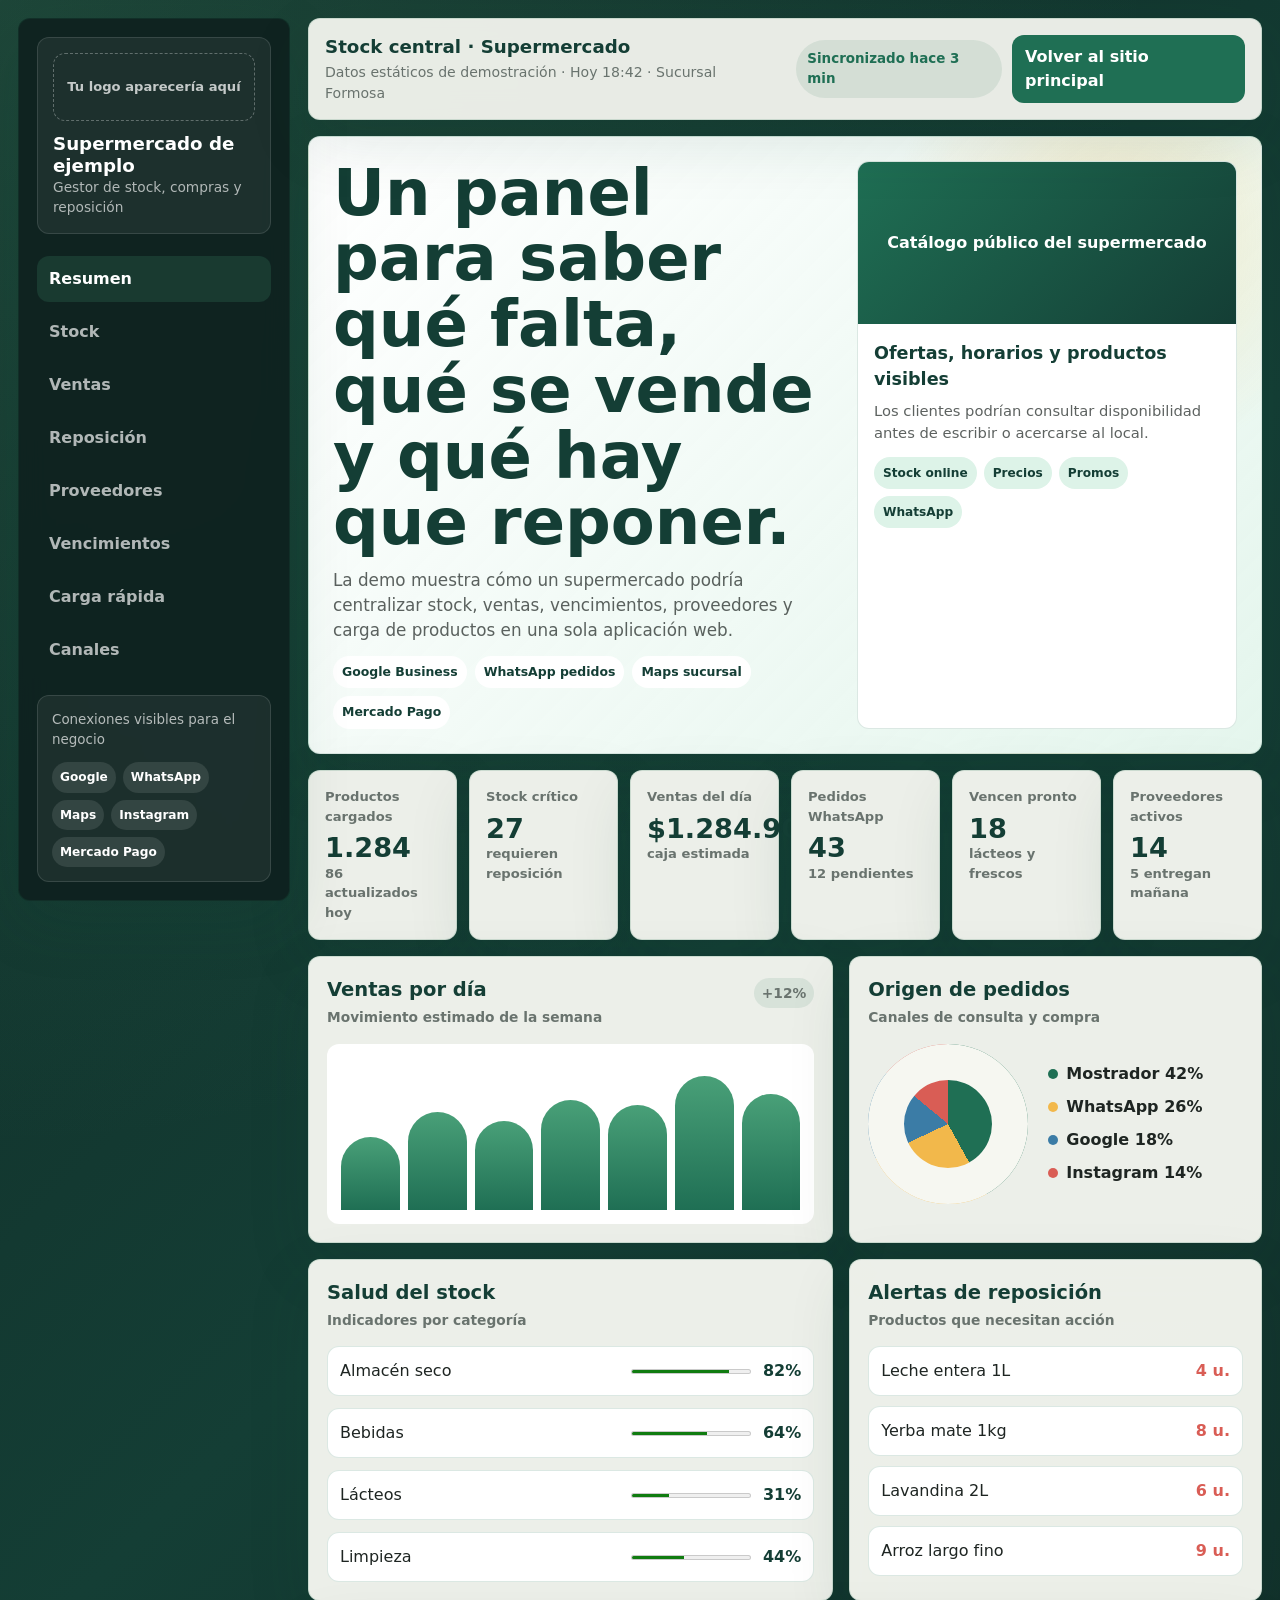
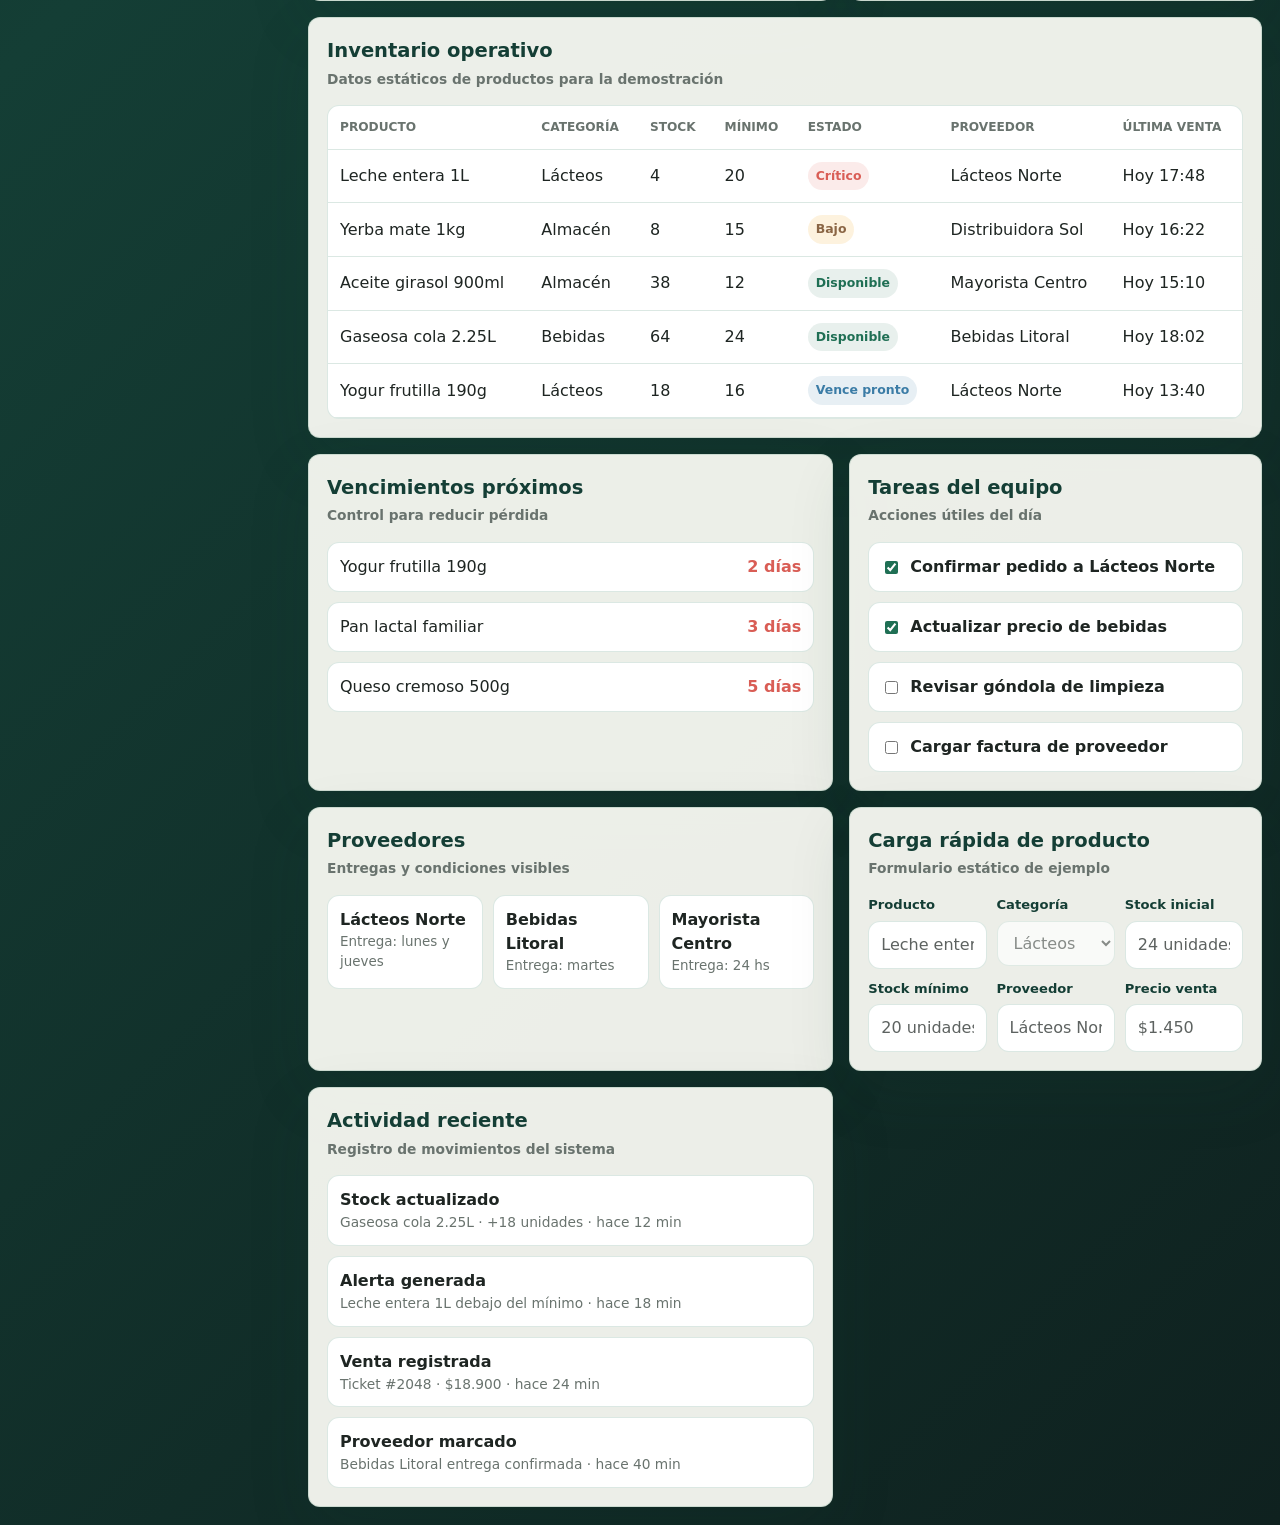
==== demo.html @ 91e5b0d8 "Primera version del sitio profesional" ====
<!doctype html>
<html lang="es-AR">
  <head>
    <meta charset="utf-8">
    <meta name="viewport" content="width=device-width, initial-scale=1">
    <title>Demo | Gestor de stock para supermercado</title>
    <meta name="description" content="Demo estática de una aplicación web para gestionar stock, compras, ventas y alertas de un supermercado.">
    <link rel="icon" href="img/logo.png">
    <style>
      :root {
        --market: #1F6F54;
        --market-dark: #143E35;
        --leaf: #49A078;
        --mint: #DDF3E8;
        --amber: #F2B84B;
        --orange: #D9893D;
        --red: #D95D55;
        --blue: #3B7CA6;
        --paper: #F6F7F1;
        --white: #FFFFFF;
        --ink: #1E2522;
        --muted: #69736E;
        --line: rgba(31, 111, 84, 0.16);
        --shadow: 0 22px 64px rgba(20, 62, 53, 0.12);
        --radius: 12px;
      }

      * {
        box-sizing: border-box;
      }

      html {
        scroll-behavior: smooth;
      }

      body {
        margin: 0;
        color: var(--ink);
        background:
          radial-gradient(circle at top left, rgba(73, 160, 120, 0.24), transparent 34%),
          linear-gradient(135deg, #102A25 0%, #143E35 38%, #0F211F 100%);
        font-family: Inter, ui-sans-serif, system-ui, -apple-system, BlinkMacSystemFont, "Segoe UI", sans-serif;
        line-height: 1.5;
      }

      a {
        color: inherit;
        text-decoration: none;
      }

      button,
      input,
      select {
        font: inherit;
      }

      .app {
        display: grid;
        grid-template-columns: 272px minmax(0, 1fr);
        gap: 18px;
        min-height: 100vh;
        padding: 18px;
      }

      .sidebar,
      .topbar,
      .hero,
      .card,
      .metric {
        border: 1px solid var(--line);
        border-radius: var(--radius);
        box-shadow: var(--shadow);
      }

      .sidebar {
        position: sticky;
        top: 18px;
        align-self: start;
        display: flex;
        flex-direction: column;
        min-height: calc(100vh - 36px);
        padding: 18px;
        color: var(--white);
        background: rgba(15, 33, 31, 0.92);
        backdrop-filter: blur(14px);
      }

      .brand {
        display: grid;
        gap: 12px;
        padding: 15px;
        border: 1px solid rgba(255, 255, 255, 0.12);
        border-radius: var(--radius);
        background: rgba(255, 255, 255, 0.06);
      }

      .brand-logo {
        display: grid;
        place-items: center;
        min-height: 68px;
        border: 1px dashed rgba(255, 255, 255, 0.3);
        border-radius: var(--radius);
        color: rgba(255, 255, 255, 0.74);
        font-size: 0.82rem;
        font-weight: 900;
      }

      .brand strong,
      .brand span {
        display: block;
      }

      .brand strong {
        font-size: 1.14rem;
        line-height: 1.2;
      }

      .brand span {
        color: rgba(255, 255, 255, 0.66);
        font-size: 0.86rem;
      }

      .side-nav {
        display: grid;
        gap: 7px;
        margin: 22px 0;
      }

      .side-nav a {
        padding: 11px 12px;
        border-radius: var(--radius);
        color: rgba(255, 255, 255, 0.68);
        font-weight: 850;
      }

      .side-nav a.is-active,
      .side-nav a:hover {
        color: var(--white);
        background: rgba(73, 160, 120, 0.18);
      }

      .channel-box {
        display: grid;
        gap: 8px;
        margin-top: auto;
        padding: 14px;
        border: 1px solid rgba(255, 255, 255, 0.12);
        border-radius: var(--radius);
        background: rgba(255, 255, 255, 0.06);
      }

      .channel-box p {
        margin: 0 0 4px;
        color: rgba(255, 255, 255, 0.68);
        font-size: 0.84rem;
      }

      .channel-tags {
        display: flex;
        flex-wrap: wrap;
        gap: 7px;
      }

      .channel-tags span {
        padding: 6px 8px;
        border-radius: 999px;
        color: var(--white);
        background: rgba(255, 255, 255, 0.1);
        font-size: 0.76rem;
        font-weight: 900;
      }

      .workspace {
        display: grid;
        gap: 16px;
        min-width: 0;
      }

      .topbar {
        position: sticky;
        top: 18px;
        z-index: 10;
        display: flex;
        align-items: center;
        justify-content: space-between;
        gap: 18px;
        padding: 14px 16px;
        background: rgba(246, 247, 241, 0.94);
        backdrop-filter: blur(14px);
      }

      .topbar h1 {
        margin: 0;
        color: var(--market-dark);
        font-size: 1.14rem;
      }

      .topbar p {
        margin: 2px 0 0;
        color: var(--muted);
        font-size: 0.88rem;
      }

      .topbar-actions {
        display: flex;
        align-items: center;
        gap: 10px;
      }

      .sync-pill {
        padding: 9px 11px;
        border-radius: 999px;
        color: var(--market);
        background: rgba(31, 111, 84, 0.1);
        font-size: 0.84rem;
        font-weight: 900;
      }

      .back-button {
        display: inline-flex;
        align-items: center;
        justify-content: center;
        min-height: 42px;
        padding: 10px 13px;
        border-radius: var(--radius);
        color: var(--white);
        background: var(--market);
        font-weight: 900;
        transition: background 180ms ease, transform 180ms ease, box-shadow 180ms ease;
      }

      .back-button:hover,
      .back-button:focus-visible {
        background: var(--market-dark);
        transform: translateY(-2px);
        box-shadow: 0 16px 34px rgba(20, 62, 53, 0.22);
      }

      .hero {
        display: grid;
        grid-template-columns: minmax(0, 1fr) 380px;
        gap: 22px;
        padding: 24px;
        overflow: hidden;
        background:
          radial-gradient(circle at 85% 16%, rgba(242, 184, 75, 0.26), transparent 24%),
          linear-gradient(135deg, rgba(255, 255, 255, 0.98), rgba(221, 243, 232, 0.78)),
          var(--white);
      }

      .hero h2 {
        max-width: 760px;
        margin: 0 0 12px;
        color: var(--market-dark);
        font-size: clamp(2.3rem, 5vw, 4.8rem);
        line-height: 1.03;
      }

      .hero p {
        max-width: 650px;
        margin: 0;
        color: rgba(30, 37, 34, 0.72);
        font-size: 1.05rem;
      }

      .store-card {
        overflow: hidden;
        border: 1px solid var(--line);
        border-radius: var(--radius);
        background: var(--white);
      }

      .store-card__media {
        display: grid;
        place-items: center;
        min-height: 162px;
        padding: 20px;
        color: var(--white);
        background: linear-gradient(135deg, var(--market), var(--market-dark));
        text-align: center;
        font-weight: 900;
      }

      .store-card__body {
        padding: 16px;
      }

      .store-card__body strong {
        display: block;
        color: var(--market-dark);
        font-size: 1.1rem;
      }

      .store-card__body p {
        margin: 8px 0 12px;
        font-size: 0.92rem;
      }

      .store-tags {
        display: flex;
        flex-wrap: wrap;
        gap: 7px;
      }

      .store-tags span {
        padding: 7px 9px;
        border-radius: 999px;
        color: var(--market-dark);
        background: var(--mint);
        font-size: 0.76rem;
        font-weight: 900;
      }

      .metrics {
        display: grid;
        grid-template-columns: repeat(6, minmax(0, 1fr));
        gap: 12px;
      }

      .metric,
      .card {
        background: rgba(246, 247, 241, 0.96);
      }

      .metric {
        min-width: 0;
        padding: 16px;
      }

      .metric span,
      .metric small {
        display: block;
        color: var(--muted);
        font-size: 0.82rem;
        font-weight: 800;
      }

      .metric strong {
        display: block;
        margin: 8px 0 2px;
        color: var(--market-dark);
        font-size: 1.7rem;
        line-height: 1;
      }

      .grid {
        display: grid;
        grid-template-columns: 1.12fr 0.88fr;
        gap: 16px;
      }

      .card {
        min-width: 0;
        padding: 18px;
      }

      .card--wide {
        grid-column: 1 / -1;
      }

      .card-head {
        display: flex;
        justify-content: space-between;
        gap: 16px;
        align-items: flex-start;
        margin-bottom: 16px;
      }

      .card h3 {
        margin: 0;
        color: var(--market-dark);
        font-size: 1.22rem;
      }

      .card-head span {
        display: block;
        margin-top: 3px;
        color: var(--muted);
        font-size: 0.86rem;
        font-weight: 750;
      }

      .bars {
        display: grid;
        grid-template-columns: repeat(7, 1fr);
        align-items: end;
        gap: 8px;
        height: 180px;
        padding: 14px;
        border-radius: var(--radius);
        background: var(--white);
      }

      .bars i {
        display: block;
        height: var(--h);
        border-radius: 999px 999px 4px 4px;
        background: linear-gradient(180deg, var(--leaf), var(--market));
      }

      .stock-health {
        display: grid;
        gap: 12px;
      }

      .stock-health p {
        display: grid;
        grid-template-columns: minmax(0, 1fr) 120px auto;
        gap: 12px;
        align-items: center;
        margin: 0;
        padding: 12px;
        border: 1px solid var(--line);
        border-radius: var(--radius);
        background: var(--white);
      }

      .stock-health strong {
        color: var(--market-dark);
        white-space: nowrap;
      }

      meter {
        width: 100%;
        height: 10px;
      }

      .alert-list,
      .task-list,
      .activity-list {
        display: grid;
        gap: 10px;
      }

      .alert-list p,
      .task-list label,
      .activity-list li {
        margin: 0;
        padding: 12px;
        border: 1px solid var(--line);
        border-radius: var(--radius);
        background: var(--white);
      }

      .alert-list p {
        display: flex;
        justify-content: space-between;
        gap: 12px;
      }

      .alert-list strong {
        color: var(--red);
      }

      .task-list label {
        display: flex;
        align-items: center;
        gap: 9px;
        font-weight: 800;
      }

      .task-list input {
        accent-color: var(--market);
      }

      .activity-list {
        padding: 0;
        margin: 0;
        list-style: none;
      }

      .activity-list strong,
      .activity-list span {
        display: block;
      }

      .activity-list span {
        color: var(--muted);
        font-size: 0.86rem;
      }

      .data-table {
        width: 100%;
        min-width: 760px;
        border-collapse: collapse;
      }

      .table-scroll {
        overflow-x: auto;
        border: 1px solid var(--line);
        border-radius: var(--radius);
        background: var(--white);
      }

      .data-table th,
      .data-table td {
        padding: 12px;
        border-bottom: 1px solid var(--line);
        text-align: left;
        vertical-align: middle;
      }

      .data-table th {
        color: var(--muted);
        font-size: 0.76rem;
        text-transform: uppercase;
      }

      .badge {
        display: inline-flex;
        width: fit-content;
        padding: 5px 8px;
        border-radius: 999px;
        color: var(--market);
        background: rgba(31, 111, 84, 0.1);
        font-size: 0.78rem;
        font-weight: 900;
        white-space: nowrap;
      }

      .badge.warn {
        color: #8A6544;
        background: rgba(242, 184, 75, 0.18);
      }

      .badge.danger {
        color: var(--red);
        background: rgba(217, 93, 85, 0.12);
      }

      .badge.blue {
        color: var(--blue);
        background: rgba(59, 124, 166, 0.12);
      }

      .donut-wrap {
        display: grid;
        grid-template-columns: 160px minmax(0, 1fr);
        gap: 20px;
        align-items: center;
      }

      .donut {
        width: 160px;
        height: 160px;
        border-radius: 50%;
        background: conic-gradient(var(--market) 0 42%, var(--amber) 42% 68%, var(--blue) 68% 86%, var(--red) 86% 100%);
        box-shadow: inset 0 0 0 36px var(--paper);
      }

      .legend {
        display: grid;
        gap: 9px;
        padding: 0;
        margin: 0;
        list-style: none;
      }

      .legend li {
        display: flex;
        align-items: center;
        gap: 8px;
        font-weight: 800;
      }

      .legend i {
        width: 10px;
        height: 10px;
        border-radius: 50%;
        background: var(--market);
      }

      .legend li:nth-child(2) i { background: var(--amber); }
      .legend li:nth-child(3) i { background: var(--blue); }
      .legend li:nth-child(4) i { background: var(--red); }

      .supplier-grid {
        display: grid;
        grid-template-columns: repeat(3, minmax(0, 1fr));
        gap: 10px;
      }

      .supplier-grid article {
        padding: 12px;
        border: 1px solid var(--line);
        border-radius: var(--radius);
        background: var(--white);
      }

      .supplier-grid strong,
      .supplier-grid span {
        display: block;
      }

      .supplier-grid span {
        color: var(--muted);
        font-size: 0.84rem;
      }

      .mini-form {
        display: grid;
        grid-template-columns: repeat(3, minmax(0, 1fr));
        gap: 10px;
      }

      .mini-form label {
        display: block;
      }

      .mini-form span {
        display: block;
        margin-bottom: 6px;
        color: var(--market-dark);
        font-size: 0.82rem;
        font-weight: 900;
      }

      .mini-form input,
      .mini-form select {
        width: 100%;
        border: 1px solid var(--line);
        border-radius: var(--radius);
        padding: 11px 12px;
        color: rgba(30, 37, 34, 0.72);
        background: var(--white);
      }

      .logo-strip {
        display: flex;
        flex-wrap: wrap;
        gap: 8px;
        margin-top: 12px;
      }

      .logo-strip span {
        padding: 7px 9px;
        border-radius: 999px;
        background: var(--white);
        color: var(--market-dark);
        font-size: 0.78rem;
        font-weight: 900;
      }

      @media (max-width: 1180px) {
        .app {
          grid-template-columns: 1fr;
        }

        .sidebar {
          position: static;
          min-height: auto;
        }

        .side-nav {
          grid-template-columns: repeat(4, minmax(0, 1fr));
        }

        .hero,
        .grid {
          grid-template-columns: 1fr;
        }

        .metrics {
          grid-template-columns: repeat(3, minmax(0, 1fr));
        }
      }

      @media (max-width: 720px) {
        .app {
          padding: 10px;
        }

        .topbar,
        .card-head,
        .donut-wrap {
          align-items: stretch;
          grid-template-columns: 1fr;
          flex-direction: column;
        }

        .topbar-actions {
          align-items: stretch;
          flex-direction: column;
        }

        .side-nav,
        .metrics,
        .supplier-grid,
        .mini-form {
          grid-template-columns: 1fr;
        }

        .stock-health p {
          grid-template-columns: 1fr;
        }

        .hero h2 {
          font-size: 2.5rem;
        }
      }
    </style>
  </head>
  <body>
    <div class="app">
      <aside class="sidebar">
        <div class="brand">
          <div class="brand-logo">Tu logo aparecería aquí</div>
          <div>
            <strong>Supermercado de ejemplo</strong>
            <span>Gestor de stock, compras y reposición</span>
          </div>
        </div>

        <nav class="side-nav">
          <a class="is-active" href="#resumen">Resumen</a>
          <a href="#stock">Stock</a>
          <a href="#ventas">Ventas</a>
          <a href="#reposicion">Reposición</a>
          <a href="#proveedores">Proveedores</a>
          <a href="#vencimientos">Vencimientos</a>
          <a href="#carga">Carga rápida</a>
          <a href="#canales">Canales</a>
        </nav>

        <div class="channel-box">
          <p>Conexiones visibles para el negocio</p>
          <div class="channel-tags">
            <span>Google</span>
            <span>WhatsApp</span>
            <span>Maps</span>
            <span>Instagram</span>
            <span>Mercado Pago</span>
          </div>
        </div>
      </aside>

      <main class="workspace">
        <header class="topbar">
          <div>
            <h1>Stock central · Supermercado</h1>
            <p>Datos estáticos de demostración · Hoy 18:42 · Sucursal Formosa</p>
          </div>
          <div class="topbar-actions">
            <span class="sync-pill">Sincronizado hace 3 min</span>
            <a class="back-button" href="index.html#demo">Volver al sitio principal</a>
          </div>
        </header>

        <section class="hero" id="resumen">
          <div>
            <h2>Un panel para saber qué falta, qué se vende y qué hay que reponer.</h2>
            <p>La demo muestra cómo un supermercado podría centralizar stock, ventas, vencimientos, proveedores y carga de productos en una sola aplicación web.</p>
            <div class="logo-strip">
              <span>Google Business</span>
              <span>WhatsApp pedidos</span>
              <span>Maps sucursal</span>
              <span>Mercado Pago</span>
            </div>
          </div>
          <article class="store-card">
            <div class="store-card__media">Catálogo público del supermercado</div>
            <div class="store-card__body">
              <strong>Ofertas, horarios y productos visibles</strong>
              <p>Los clientes podrían consultar disponibilidad antes de escribir o acercarse al local.</p>
              <div class="store-tags">
                <span>Stock online</span>
                <span>Precios</span>
                <span>Promos</span>
                <span>WhatsApp</span>
              </div>
            </div>
          </article>
        </section>

        <section class="metrics">
          <article class="metric"><span>Productos cargados</span><strong>1.284</strong><small>86 actualizados hoy</small></article>
          <article class="metric"><span>Stock crítico</span><strong>27</strong><small>requieren reposición</small></article>
          <article class="metric"><span>Ventas del día</span><strong>$1.284.900</strong><small>caja estimada</small></article>
          <article class="metric"><span>Pedidos WhatsApp</span><strong>43</strong><small>12 pendientes</small></article>
          <article class="metric"><span>Vencen pronto</span><strong>18</strong><small>lácteos y frescos</small></article>
          <article class="metric"><span>Proveedores activos</span><strong>14</strong><small>5 entregan mañana</small></article>
        </section>

        <div class="grid">
          <section class="card" id="ventas">
            <div class="card-head">
              <div><h3>Ventas por día</h3><span>Movimiento estimado de la semana</span></div>
              <span class="badge">+12%</span>
            </div>
            <div class="bars">
              <i style="--h:48%"></i><i style="--h:64%"></i><i style="--h:58%"></i><i style="--h:72%"></i><i style="--h:69%"></i><i style="--h:88%"></i><i style="--h:76%"></i>
            </div>
          </section>

          <section class="card" id="canales">
            <div class="card-head">
              <div><h3>Origen de pedidos</h3><span>Canales de consulta y compra</span></div>
            </div>
            <div class="donut-wrap">
              <div class="donut"></div>
              <ul class="legend">
                <li><i></i>Mostrador 42%</li>
                <li><i></i>WhatsApp 26%</li>
                <li><i></i>Google 18%</li>
                <li><i></i>Instagram 14%</li>
              </ul>
            </div>
          </section>

          <section class="card" id="stock">
            <div class="card-head">
              <div><h3>Salud del stock</h3><span>Indicadores por categoría</span></div>
            </div>
            <div class="stock-health">
              <p><span>Almacén seco</span><meter min="0" max="100" value="82"></meter><strong>82%</strong></p>
              <p><span>Bebidas</span><meter min="0" max="100" value="64"></meter><strong>64%</strong></p>
              <p><span>Lácteos</span><meter min="0" max="100" value="31"></meter><strong>31%</strong></p>
              <p><span>Limpieza</span><meter min="0" max="100" value="44"></meter><strong>44%</strong></p>
            </div>
          </section>

          <section class="card" id="reposicion">
            <div class="card-head">
              <div><h3>Alertas de reposición</h3><span>Productos que necesitan acción</span></div>
            </div>
            <div class="alert-list">
              <p><span>Leche entera 1L</span><strong>4 u.</strong></p>
              <p><span>Yerba mate 1kg</span><strong>8 u.</strong></p>
              <p><span>Lavandina 2L</span><strong>6 u.</strong></p>
              <p><span>Arroz largo fino</span><strong>9 u.</strong></p>
            </div>
          </section>

          <section class="card card--wide">
            <div class="card-head">
              <div><h3>Inventario operativo</h3><span>Datos estáticos de productos para la demostración</span></div>
            </div>
            <div class="table-scroll">
              <table class="data-table">
                <thead>
                  <tr><th>Producto</th><th>Categoría</th><th>Stock</th><th>Mínimo</th><th>Estado</th><th>Proveedor</th><th>Última venta</th></tr>
                </thead>
                <tbody>
                  <tr><td>Leche entera 1L</td><td>Lácteos</td><td>4</td><td>20</td><td><span class="badge danger">Crítico</span></td><td>Lácteos Norte</td><td>Hoy 17:48</td></tr>
                  <tr><td>Yerba mate 1kg</td><td>Almacén</td><td>8</td><td>15</td><td><span class="badge warn">Bajo</span></td><td>Distribuidora Sol</td><td>Hoy 16:22</td></tr>
                  <tr><td>Aceite girasol 900ml</td><td>Almacén</td><td>38</td><td>12</td><td><span class="badge">Disponible</span></td><td>Mayorista Centro</td><td>Hoy 15:10</td></tr>
                  <tr><td>Gaseosa cola 2.25L</td><td>Bebidas</td><td>64</td><td>24</td><td><span class="badge">Disponible</span></td><td>Bebidas Litoral</td><td>Hoy 18:02</td></tr>
                  <tr><td>Yogur frutilla 190g</td><td>Lácteos</td><td>18</td><td>16</td><td><span class="badge blue">Vence pronto</span></td><td>Lácteos Norte</td><td>Hoy 13:40</td></tr>
                </tbody>
              </table>
            </div>
          </section>

          <section class="card" id="vencimientos">
            <div class="card-head">
              <div><h3>Vencimientos próximos</h3><span>Control para reducir pérdida</span></div>
            </div>
            <div class="alert-list">
              <p><span>Yogur frutilla 190g</span><strong>2 días</strong></p>
              <p><span>Pan lactal familiar</span><strong>3 días</strong></p>
              <p><span>Queso cremoso 500g</span><strong>5 días</strong></p>
            </div>
          </section>

          <section class="card">
            <div class="card-head">
              <div><h3>Tareas del equipo</h3><span>Acciones útiles del día</span></div>
            </div>
            <div class="task-list">
              <label><input type="checkbox" checked> Confirmar pedido a Lácteos Norte</label>
              <label><input type="checkbox" checked> Actualizar precio de bebidas</label>
              <label><input type="checkbox"> Revisar góndola de limpieza</label>
              <label><input type="checkbox"> Cargar factura de proveedor</label>
            </div>
          </section>

          <section class="card" id="proveedores">
            <div class="card-head">
              <div><h3>Proveedores</h3><span>Entregas y condiciones visibles</span></div>
            </div>
            <div class="supplier-grid">
              <article><strong>Lácteos Norte</strong><span>Entrega: lunes y jueves</span></article>
              <article><strong>Bebidas Litoral</strong><span>Entrega: martes</span></article>
              <article><strong>Mayorista Centro</strong><span>Entrega: 24 hs</span></article>
            </div>
          </section>

          <section class="card" id="carga">
            <div class="card-head">
              <div><h3>Carga rápida de producto</h3><span>Formulario estático de ejemplo</span></div>
            </div>
            <form class="mini-form">
              <label><span>Producto</span><input type="text" value="Leche entera 1L" readonly></label>
              <label><span>Categoría</span><select disabled><option>Lácteos</option></select></label>
              <label><span>Stock inicial</span><input type="text" value="24 unidades" readonly></label>
              <label><span>Stock mínimo</span><input type="text" value="20 unidades" readonly></label>
              <label><span>Proveedor</span><input type="text" value="Lácteos Norte" readonly></label>
              <label><span>Precio venta</span><input type="text" value="$1.450" readonly></label>
            </form>
          </section>

          <section class="card">
            <div class="card-head">
              <div><h3>Actividad reciente</h3><span>Registro de movimientos del sistema</span></div>
            </div>
            <ul class="activity-list">
              <li><strong>Stock actualizado</strong><span>Gaseosa cola 2.25L · +18 unidades · hace 12 min</span></li>
              <li><strong>Alerta generada</strong><span>Leche entera 1L debajo del mínimo · hace 18 min</span></li>
              <li><strong>Venta registrada</strong><span>Ticket #2048 · $18.900 · hace 24 min</span></li>
              <li><strong>Proveedor marcado</strong><span>Bebidas Litoral entrega confirmada · hace 40 min</span></li>
            </ul>
          </section>
        </div>
      </main>
    </div>
  </body>
</html>
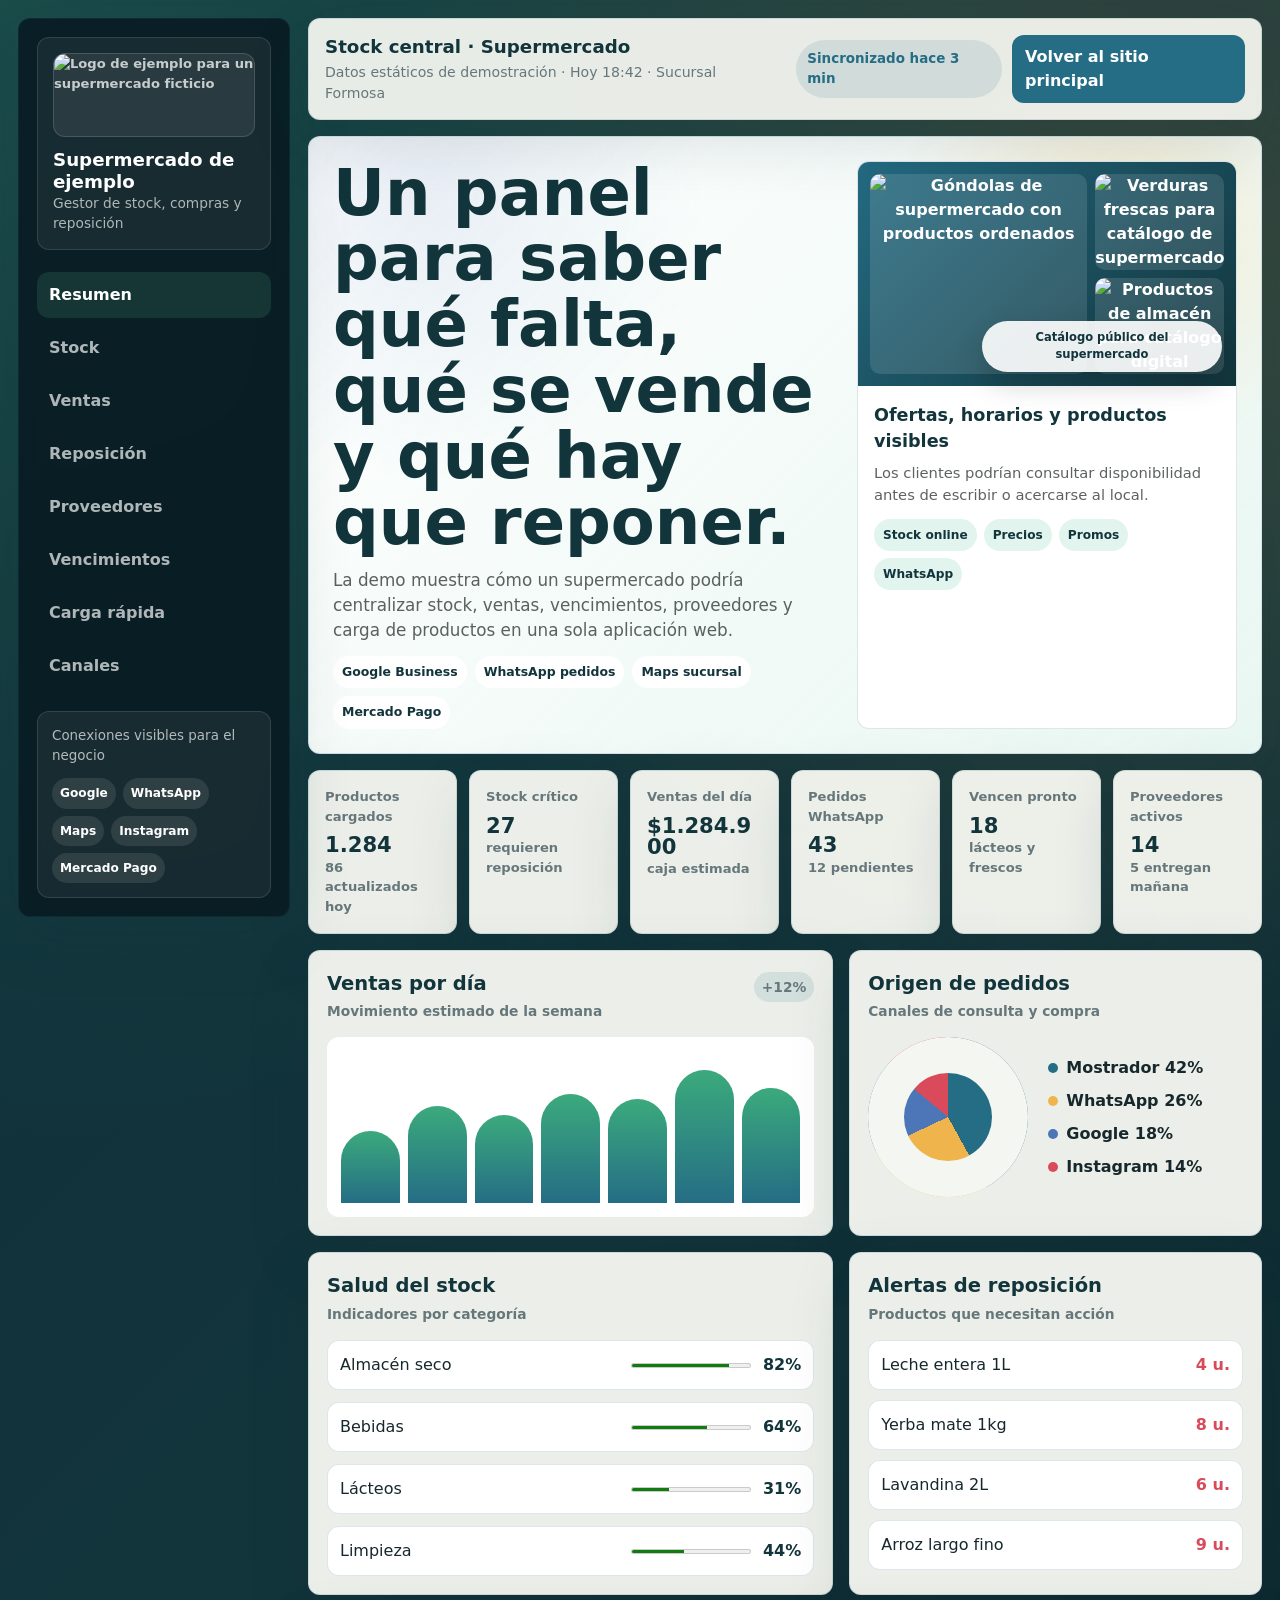
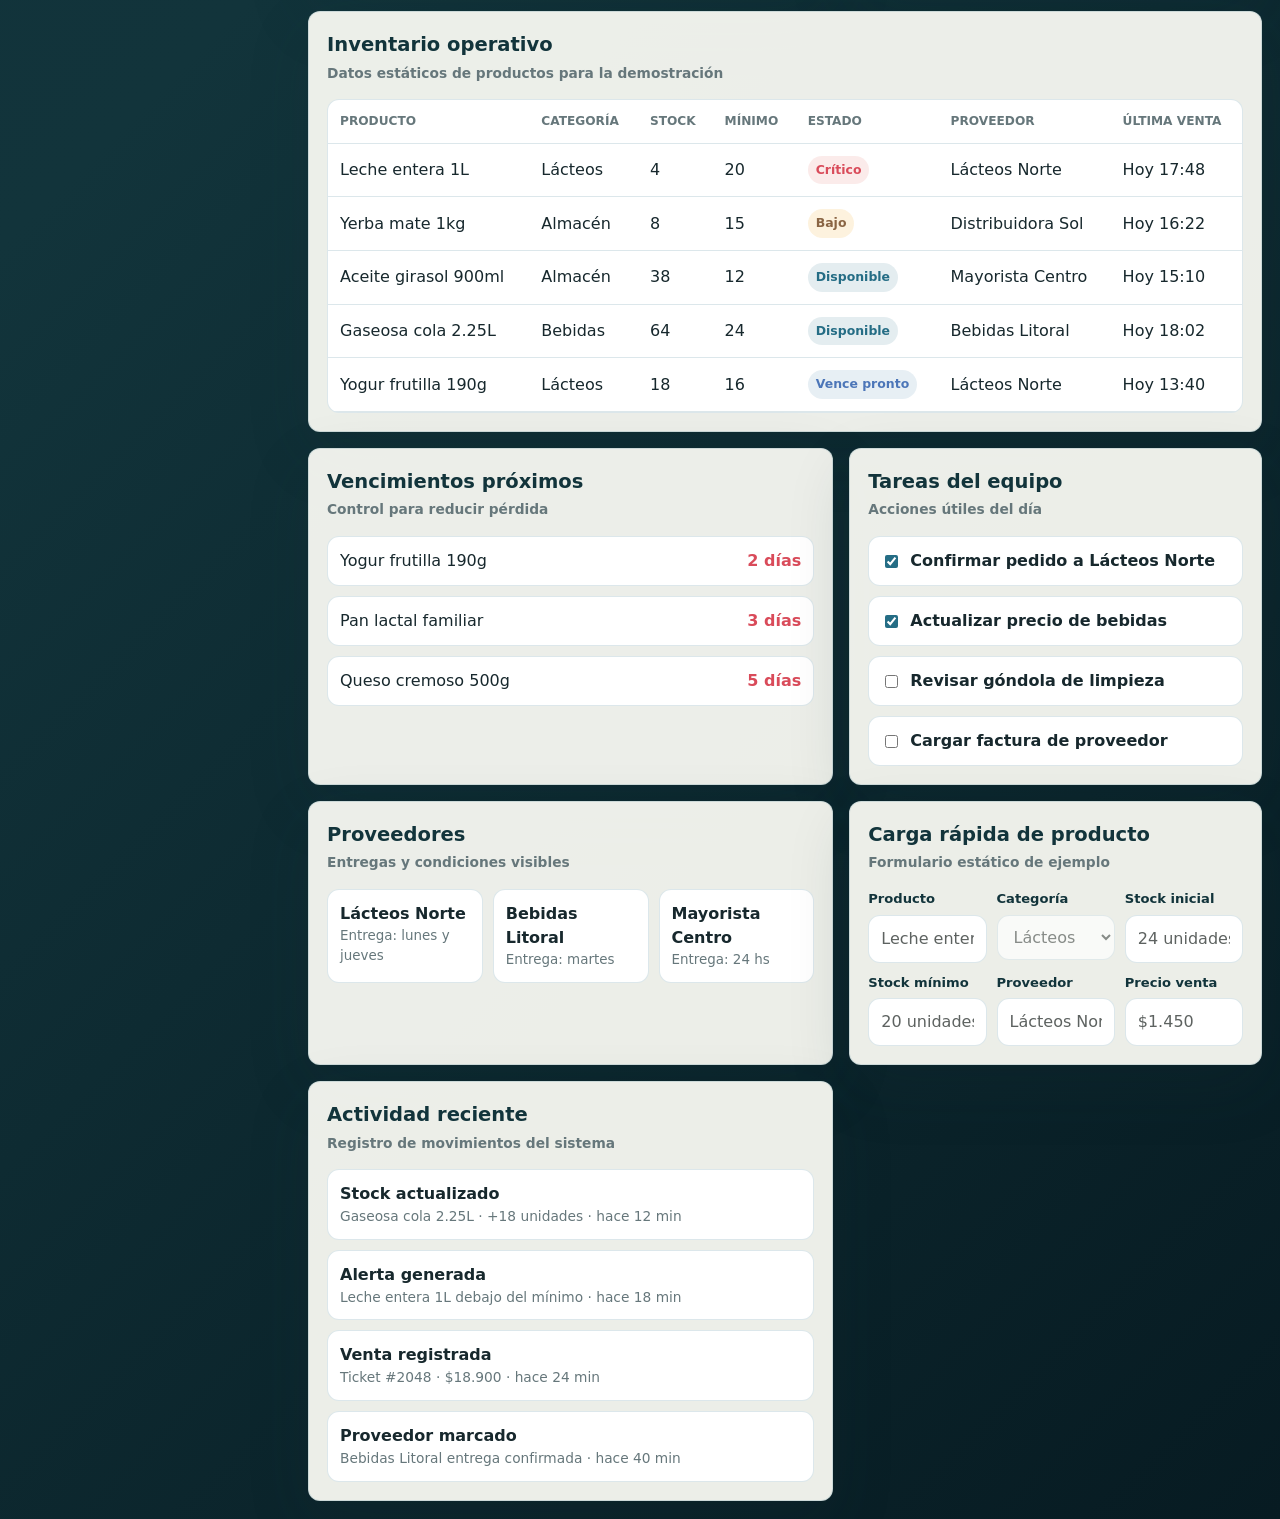
==== commit 07ac352e: "Cambios locales" ====
--- a/demo.html
+++ b/demo.html
@@ -8,20 +8,20 @@
     <link rel="icon" href="img/logo.png">
     <style>
       :root {
-        --market: #1F6F54;
-        --market-dark: #143E35;
-        --leaf: #49A078;
-        --mint: #DDF3E8;
-        --amber: #F2B84B;
-        --orange: #D9893D;
-        --red: #D95D55;
-        --blue: #3B7CA6;
-        --paper: #F6F7F1;
+        --market: #256D85;
+        --market-dark: #12343B;
+        --leaf: #3BAA7C;
+        --mint: #E2F4EE;
+        --amber: #F0B44D;
+        --orange: #E07A3F;
+        --red: #D94B5A;
+        --blue: #4C76B8;
+        --paper: #F4F6F2;
         --white: #FFFFFF;
-        --ink: #1E2522;
-        --muted: #69736E;
-        --line: rgba(31, 111, 84, 0.16);
-        --shadow: 0 22px 64px rgba(20, 62, 53, 0.12);
+        --ink: #17282D;
+        --muted: #66777B;
+        --line: rgba(37, 109, 133, 0.16);
+        --shadow: 0 22px 64px rgba(18, 52, 59, 0.14);
         --radius: 12px;
       }
 
@@ -37,8 +37,9 @@
         margin: 0;
         color: var(--ink);
         background:
-          radial-gradient(circle at top left, rgba(73, 160, 120, 0.24), transparent 34%),
-          linear-gradient(135deg, #102A25 0%, #143E35 38%, #0F211F 100%);
+          radial-gradient(circle at top left, rgba(59, 170, 124, 0.24), transparent 34%),
+          radial-gradient(circle at 88% 8%, rgba(240, 180, 77, 0.18), transparent 26%),
+          linear-gradient(135deg, #102F3A 0%, #12343B 42%, #071B22 100%);
         font-family: Inter, ui-sans-serif, system-ui, -apple-system, BlinkMacSystemFont, "Segoe UI", sans-serif;
         line-height: 1.5;
       }
@@ -81,7 +82,7 @@
         min-height: calc(100vh - 36px);
         padding: 18px;
         color: var(--white);
-        background: rgba(15, 33, 31, 0.92);
+        background: rgba(9, 28, 35, 0.93);
         backdrop-filter: blur(14px);
       }
 
@@ -98,11 +99,20 @@
         display: grid;
         place-items: center;
         min-height: 68px;
-        border: 1px dashed rgba(255, 255, 255, 0.3);
+        overflow: hidden;
+        border: 1px solid rgba(255, 255, 255, 0.14);
         border-radius: var(--radius);
         color: rgba(255, 255, 255, 0.74);
+        background: rgba(255, 255, 255, 0.08);
         font-size: 0.82rem;
         font-weight: 900;
+      }
+
+      .brand-logo img {
+        display: block;
+        width: 100%;
+        height: 82px;
+        object-fit: cover;
       }
 
       .brand strong,
@@ -211,7 +221,7 @@
         padding: 9px 11px;
         border-radius: 999px;
         color: var(--market);
-        background: rgba(31, 111, 84, 0.1);
+        background: rgba(37, 109, 133, 0.12);
         font-size: 0.84rem;
         font-weight: 900;
       }
@@ -233,7 +243,7 @@
       .back-button:focus-visible {
         background: var(--market-dark);
         transform: translateY(-2px);
-        box-shadow: 0 16px 34px rgba(20, 62, 53, 0.22);
+        box-shadow: 0 16px 34px rgba(18, 52, 59, 0.24);
       }
 
       .hero {
@@ -243,8 +253,9 @@
         padding: 24px;
         overflow: hidden;
         background:
-          radial-gradient(circle at 85% 16%, rgba(242, 184, 75, 0.26), transparent 24%),
-          linear-gradient(135deg, rgba(255, 255, 255, 0.98), rgba(221, 243, 232, 0.78)),
+          radial-gradient(circle at 85% 16%, rgba(240, 180, 77, 0.24), transparent 24%),
+          radial-gradient(circle at 12% 10%, rgba(76, 118, 184, 0.11), transparent 28%),
+          linear-gradient(135deg, rgba(255, 255, 255, 0.98), rgba(226, 244, 238, 0.78)),
           var(--white);
       }
 
@@ -271,14 +282,57 @@
       }
 
       .store-card__media {
-        display: grid;
-        place-items: center;
-        min-height: 162px;
-        padding: 20px;
+        position: relative;
+        display: grid;
+        gap: 8px;
+        grid-template-columns: 1.35fr 0.8fr;
+        min-height: 190px;
+        padding: 12px;
         color: var(--white);
-        background: linear-gradient(135deg, var(--market), var(--market-dark));
+        background:
+          linear-gradient(135deg, rgba(37, 109, 133, 0.96), rgba(18, 52, 59, 0.96)),
+          var(--market-dark);
         text-align: center;
         font-weight: 900;
+      }
+
+      .store-card__media::after {
+        position: absolute;
+        right: 14px;
+        bottom: 14px;
+        content: "Catálogo público del supermercado";
+        max-width: 220px;
+        padding: 8px 10px;
+        border-radius: 999px;
+        color: var(--market-dark);
+        background: rgba(255, 255, 255, 0.9);
+        font-size: 0.72rem;
+        box-shadow: 0 12px 28px rgba(0, 0, 0, 0.18);
+      }
+
+      .catalog-photo {
+        overflow: hidden;
+        margin: 0;
+        border-radius: calc(var(--radius) - 2px);
+        background: rgba(255, 255, 255, 0.12);
+      }
+
+      .catalog-photo img {
+        display: block;
+        width: 100%;
+        height: 100%;
+        min-height: 166px;
+        object-fit: cover;
+        filter: saturate(1.06) contrast(1.02);
+      }
+
+      .catalog-stack {
+        display: grid;
+        gap: 8px;
+      }
+
+      .catalog-stack .catalog-photo img {
+        min-height: 79px;
       }
 
       .store-card__body {
@@ -313,7 +367,7 @@
 
       .metrics {
         display: grid;
-        grid-template-columns: repeat(6, minmax(0, 1fr));
+        grid-template-columns: repeat(6, minmax(135px, 1fr));
         gap: 12px;
       }
 
@@ -337,9 +391,11 @@
 
       .metric strong {
         display: block;
+        max-width: 100%;
         margin: 8px 0 2px;
+        overflow-wrap: anywhere;
         color: var(--market-dark);
-        font-size: 1.7rem;
+        font-size: clamp(1.28rem, 1.65vw, 1.7rem);
         line-height: 1;
       }
 
@@ -512,7 +568,7 @@
         padding: 5px 8px;
         border-radius: 999px;
         color: var(--market);
-        background: rgba(31, 111, 84, 0.1);
+        background: rgba(37, 109, 133, 0.12);
         font-size: 0.78rem;
         font-weight: 900;
         white-space: nowrap;
@@ -683,6 +739,16 @@
           flex-direction: column;
         }
 
+        .store-card__media {
+          grid-template-columns: 1fr;
+        }
+
+        .store-card__media::after {
+          right: 18px;
+          left: 18px;
+          max-width: none;
+        }
+
         .side-nav,
         .metrics,
         .supplier-grid,
@@ -704,7 +770,9 @@
     <div class="app">
       <aside class="sidebar">
         <div class="brand">
-          <div class="brand-logo">Tu logo aparecería aquí</div>
+          <div class="brand-logo">
+            <img src="https://dummyimage.com/480x220/256d85/ffffff&text=Mercado+Norte" alt="Logo de ejemplo para un supermercado ficticio">
+          </div>
           <div>
             <strong>Supermercado de ejemplo</strong>
             <span>Gestor de stock, compras y reposición</span>
@@ -758,7 +826,19 @@
             </div>
           </div>
           <article class="store-card">
-            <div class="store-card__media">Catálogo público del supermercado</div>
+            <div class="store-card__media">
+              <figure class="catalog-photo">
+                <img src="https://images.unsplash.com/photo-1542838132-92c53300491e?auto=format&fit=crop&w=900&q=80" alt="Góndolas de supermercado con productos ordenados">
+              </figure>
+              <div class="catalog-stack">
+                <figure class="catalog-photo">
+                  <img src="https://images.unsplash.com/photo-1518843875459-f738682238a6?auto=format&fit=crop&w=500&q=80" alt="Verduras frescas para catálogo de supermercado">
+                </figure>
+                <figure class="catalog-photo">
+                  <img src="https://source.unsplash.com/520x360/?grocery,products" alt="Productos de almacén para catálogo digital">
+                </figure>
+              </div>
+            </div>
             <div class="store-card__body">
               <strong>Ofertas, horarios y productos visibles</strong>
               <p>Los clientes podrían consultar disponibilidad antes de escribir o acercarse al local.</p>
